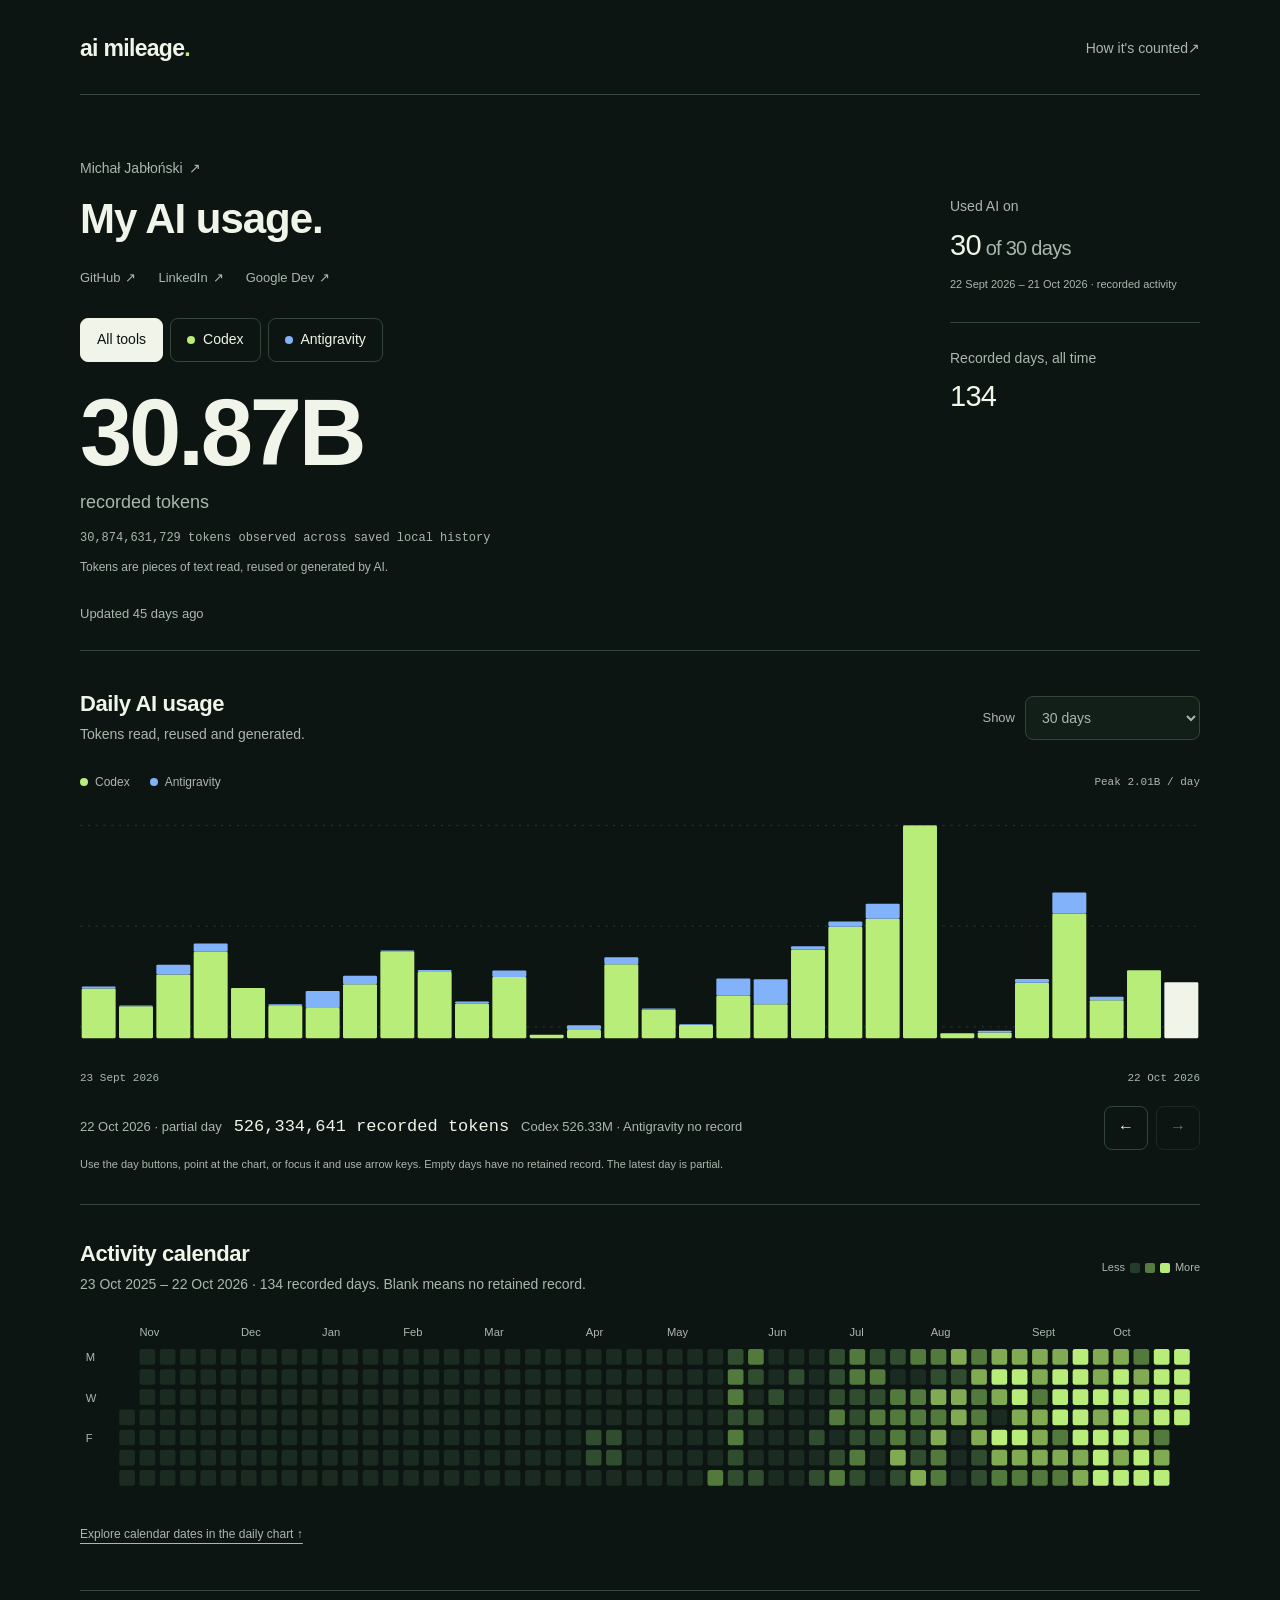
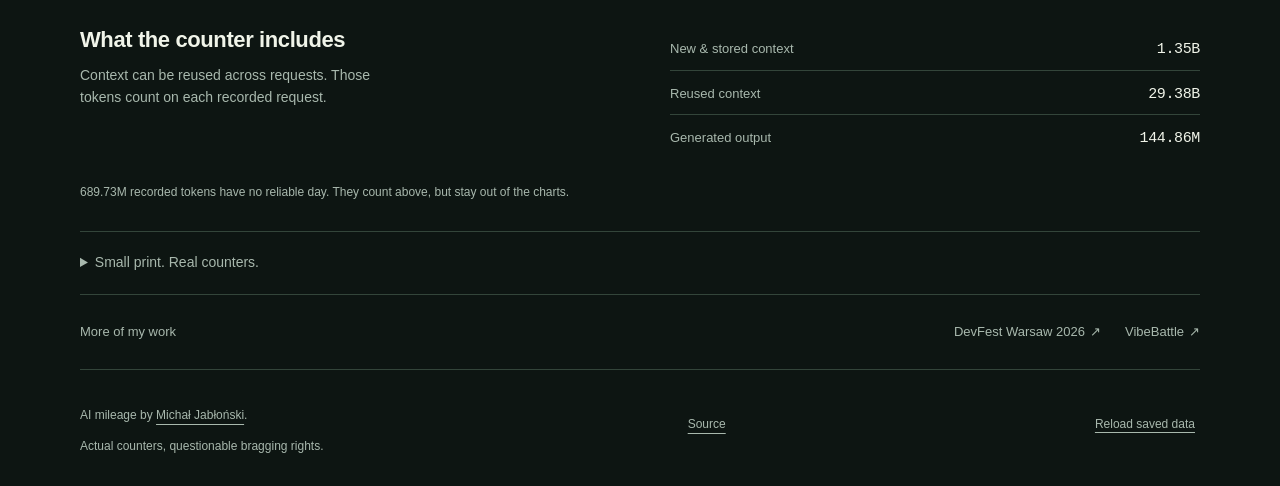
==== web/index.html @ 1a29acd0 "Simplify usage copy and show trustworthy relative freshness" ====
<!doctype html>
<html lang="en">
<head>
  <meta charset="utf-8">
  <meta name="viewport" content="width=device-width,initial-scale=1">
  <meta name="description" content="Michał Jabłoński's AI usage, in numbers. Recorded tokens and daily activity from Codex and Antigravity.">
  <meta name="author" content="Michał Jabłoński">
  <title>Michał Jabłoński's AI usage — AI mileage</title>
  <meta property="og:title" content="Michał Jabłoński's AI usage — AI mileage">
  <meta property="og:description" content="My daily use of Codex and Antigravity, in numbers. Actual counters, questionable bragging rights.">
  <meta property="og:type" content="website">
  <meta property="og:url" content="https://aimilage.michaljablonski.dev/">
  <meta name="twitter:card" content="summary">
  <link rel="canonical" href="https://aimilage.michaljablonski.dev/">
  <link rel="icon" href="favicon.svg" type="image/svg+xml">
  <link rel="stylesheet" href="styles.css?v=b03d5fc6ab0d">
  <script src="app.js?v=f9fb1a90a3d0" defer></script>
</head>
<body>
  <a class="skip" href="#daily">Skip to daily activity</a>
  <main>
    <header class="masthead">
      <a class="wordmark" href="./" aria-label="AI mileage home">ai mileage<span aria-hidden="true">.</span></a>
      <a class="quiet-link" href="#method">How it's counted <span aria-hidden="true">↗</span></a>
    </header>
    <div id="load-state" class="load-state" role="status">Loading saved AI usage…</div>
    <div id="content" hidden>
      <section class="intro" aria-labelledby="page-title">
        <div class="intro-main">
          <a class="owner-name" href="https://michaljablonski.dev/" target="_blank" rel="noopener noreferrer">Michał Jabłoński <span aria-hidden="true">↗</span></a>
          <h1 id="page-title">My AI usage.</h1>
          <nav class="personal-links" aria-label="Michał Jabłoński's portfolio and profiles">
            <a href="https://github.com/Jabolo" rel="noopener noreferrer" target="_blank">GitHub <span aria-hidden="true">↗</span></a>
            <a href="https://www.linkedin.com/in/m-jab/" rel="noopener noreferrer" target="_blank">LinkedIn <span aria-hidden="true">↗</span></a>
            <a href="https://g.dev/michal-jablonski" rel="noopener noreferrer" target="_blank">Google Dev <span aria-hidden="true">↗</span></a>
          </nav>
          <div class="platform-controls" role="group" aria-label="Choose AI tool">
            <button type="button" data-platform="all" aria-pressed="true">All tools</button>
            <button type="button" data-platform="codex" aria-pressed="false"><span class="dot codex" aria-hidden="true"></span>Codex</button>
            <button type="button" data-platform="antigravity" aria-pressed="false"><span class="dot antigravity" aria-hidden="true"></span>Antigravity</button>
          </div>
          <div class="odometer" role="status" aria-live="polite" aria-atomic="true"><span id="main-count">—</span><span class="count-unit">recorded tokens</span></div>
          <p class="exact-count" id="exact-count"></p>
          <p class="token-definition">Tokens are pieces of text read, reused or generated by AI.</p>
        </div>
        <dl class="intro-stats">
          <div><dt>Used AI on</dt><dd><span id="recent-days">—</span><span class="stat-unit"> of 30 days</span></dd><dd class="stat-note" id="recent-window"></dd></div>
          <div><dt>Recorded days, all time</dt><dd id="active-days">—</dd></div>
        </dl>
      </section>
      <p class="freshness-line" id="collected-label"></p>
      <section id="daily" class="daily-section" aria-labelledby="daily-title">
        <div class="section-heading">
          <div><h2 id="daily-title">Daily AI usage</h2><p id="chart-subtitle">Tokens read, reused and generated.</p></div>
          <label class="range-control">Show <select id="range"><option value="30" selected>30 days</option><option value="90">90 days</option><option value="365">365 days</option><option value="all">All recorded days</option></select></label>
        </div>
        <div class="chart-topline"><div class="legend" id="legend"><span><i class="dot codex"></i>Codex</span><span><i class="dot antigravity"></i>Antigravity</span></div><p class="scale-label" id="scale-label"></p></div>
        <div class="daily-chart"><svg id="bars" viewBox="0 0 1000 230" preserveAspectRatio="none" role="group" aria-label="Daily recorded tokens. Focus a day to see exact counts."></svg><p id="chart-empty" hidden>No recorded token volume in this range.</p></div>
        <div class="axis-labels"><span id="range-start"></span><span id="range-end"></span></div>
        <div class="day-explorer"><div class="day-detail" aria-live="polite"><span id="selected-date"></span><strong id="selected-total"></strong><span id="selected-tools"></span></div><div class="day-controls" role="group" aria-label="Explore daily records"><button id="previous-day" type="button" aria-label="Previous day">←</button><button id="next-day" type="button" aria-label="Next day">→</button></div></div>
        <p class="chart-help">Use the day buttons, point at the chart, or focus it and use arrow keys. Empty days have no retained record. The latest day is partial.</p>
      </section>
      <section class="calendar-section" aria-labelledby="calendar-title">
        <div class="section-heading"><div><h2 id="calendar-title">Activity calendar</h2><p id="calendar-subtitle">Every square is a day. Brighter means more recorded use.</p></div><span class="calendar-key">Less <i class="key-low"></i><i class="key-mid"></i><i class="key-high"></i> More</span></div>
        <div class="calendar-scroll" tabindex="0" role="region" aria-label="Activity calendar, scroll horizontally to explore dates"><svg id="calendar" role="img" aria-label="Recorded daily activity calendar"></svg></div>
        <a class="calendar-explore" href="#daily" id="explore-calendar">Explore calendar dates in the daily chart ↑</a>
      </section>
      <section class="composition-section" aria-labelledby="composition-title">
        <div><h2 id="composition-title">What the counter includes</h2><p>Context can be reused across requests. Those tokens count on each recorded request.</p></div>
        <dl class="composition"><div><dt>New &amp; stored context</dt><dd id="new-context"></dd></div><div><dt>Reused context</dt><dd id="reused-context"></dd></div><div><dt>Generated output</dt><dd id="generated-output"></dd></div></dl>
      </section>
      <p class="undated-note" id="undated-note"></p>
      <details id="method">
        <summary>Small print. Real counters.</summary>
        <div class="method-copy"><p>Usage comes from counters saved on my Mac by Codex and Antigravity. Each event is counted once across repeated reads, copied histories and account switches. Reasoning is already included in output.</p><p>Some history and optional counters may be missing, including Antigravity fields. Missing counters are not estimated; conflicting records are held out. These totals are not bills or productivity scores.</p><p>Recent use counts days with a dated record in the 30 complete days before the selected tools' latest saved read. Missing records do not prove no use. Freshness uses successful source reads, not the export time; the combined view uses the oldest selected read.</p><p id="first-date"></p><div id="provider-status"></div><p class="export-date" id="export-date"></p></div>
      </details>
      <nav class="project-links" aria-label="More work by Michał Jabłoński"><span>More of my work</span><a href="https://warsaw.devfest.pl/" rel="noopener noreferrer" target="_blank">DevFest Warsaw 2026 <span aria-hidden="true">↗</span></a><a href="https://gdg-codaro-hackathon.michaljablonski.dev/" rel="noopener noreferrer" target="_blank">VibeBattle <span aria-hidden="true">↗</span></a></nav>
      <footer><span>AI mileage by <a href="https://michaljablonski.dev/" target="_blank" rel="noopener noreferrer">Michał Jabłoński</a>.<br>Actual counters, questionable bragging rights.</span><a href="https://github.com/Jabolo/tokenometer" rel="noopener noreferrer" target="_blank">Source</a><button id="reload" type="button">Reload saved data</button></footer>
    </div>
  </main>
</body>
</html>
---- web/styles.css ----
:root{color-scheme:dark;--bg:#0d1512;--surface:#121e18;--text:#f0f4e9;--muted:#a8b8ad;--line:#33453a;--codex:#b7ed78;--ag:#82b2fa;--warn:#e6bd79;--mono:ui-monospace,SFMono-Regular,Menlo,Consolas,monospace}
*{box-sizing:border-box}body{margin:0;background:var(--bg);color:var(--text);font-family:-apple-system,BlinkMacSystemFont,"Segoe UI",sans-serif;font-size:16px;line-height:1.55}main{max-width:1200px;margin:auto;padding:0 40px 30px}a{color:inherit;text-underline-offset:5px}button,select{font:inherit;color:inherit}button,select,summary,a{touch-action:manipulation}button,select{min-height:44px}button{cursor:pointer}button:disabled{opacity:.6;cursor:wait}button:focus-visible,select:focus-visible,summary:focus-visible,a:focus-visible,[tabindex]:focus-visible{outline:2px solid var(--codex);outline-offset:5px}h1,h2,p,dl{margin:0}h1{font-size:clamp(28px,3.3vw,42px);line-height:1.15;font-weight:580;letter-spacing:-.025em;text-wrap:balance}h2{font-size:22px;letter-spacing:-.018em;font-weight:570;line-height:1.3}p{color:var(--muted)}.masthead{display:flex;align-items:center;justify-content:space-between;padding:27px 0 23px;border-bottom:1px solid var(--line)}.wordmark{font-size:23px;font-weight:650;letter-spacing:-.03em;text-decoration:none}.wordmark>span{color:var(--codex)}.quiet-link{font-size:14px;color:var(--muted);text-decoration:none}.quiet-link:hover{color:var(--text)}.skip{position:absolute;left:20px;top:-80px;background:var(--text);color:var(--bg);padding:12px;z-index:5}.skip:focus{top:12px}.load-state{margin:80px 0;padding:24px 0;max-width:65ch}.load-state.error{color:var(--warn)}.intro{display:grid;grid-template-columns:1fr 250px;gap:48px;padding:52px 0 28px}.platform-controls{display:flex;gap:7px;flex-wrap:wrap;margin:28px 0 18px}.platform-controls button{background:transparent;border:1px solid var(--line);border-radius:8px;padding:7px 16px;font-size:14px;display:inline-flex;gap:8px;align-items:center}.platform-controls button:hover{background:var(--surface)}.platform-controls button[aria-pressed=true]{color:var(--bg);border-color:var(--text);background:var(--text)}.platform-controls button[aria-pressed=true] .dot{background:var(--bg)}.dot{display:inline-block;width:8px;height:8px;border-radius:50%;flex:none}.codex{background:var(--codex)}.antigravity{background:var(--ag)}.odometer{display:flex;flex-direction:column;gap:3px}.odometer>span:first-child{font-size:clamp(56px,8.3vw,94px);font-weight:570;letter-spacing:-.035em;line-height:1.12;font-variant-numeric:tabular-nums}.count-unit{font-size:18px;color:var(--muted)}.exact-count{font:12px/1.7 var(--mono);margin-top:12px;color:var(--muted)}.intro-stats{padding-top:49px}.intro-stats>div+div{margin-top:29px;padding-top:25px;border-top:1px solid var(--line)}dt{color:var(--muted);font-size:14px}dd{margin:5px 0 0;font-size:29px;font-weight:500;letter-spacing:-.025em;font-variant-numeric:tabular-nums}.freshness-line{display:flex;gap:9px;align-items:center;flex-wrap:wrap;color:var(--muted);font-size:13px;padding-bottom:25px;border-bottom:1px solid var(--line)}.daily-section{padding:39px 0 31px}.section-heading{display:flex;justify-content:space-between;align-items:center;gap:20px}.section-heading p{font-size:14px;margin-top:6px}.range-control{font-size:13px;color:var(--muted);display:flex;align-items:center;gap:10px;white-space:nowrap}select{border:1px solid var(--line);background:var(--surface);border-radius:8px;padding:7px 32px 7px 12px;font-size:14px}.chart-topline{display:flex;justify-content:space-between;align-items:center;margin:27px 0 12px;gap:15px}.legend{display:flex;gap:20px;flex-wrap:wrap;color:var(--muted);font-size:12px}.legend>span{display:flex;align-items:center;gap:7px}.scale-label{font:11px/1.5 var(--mono);text-align:right}.daily-chart{position:relative;min-height:150px}#bars{display:block;width:100%;height:auto;overflow:visible}.gridline{stroke:var(--line);stroke-width:.6;stroke-dasharray:2 5}.bar-codex{fill:var(--codex)}.bar-antigravity{fill:var(--ag)}.hit{fill:transparent;pointer-events:all}.day-bar{cursor:pointer}.day-bar:hover rect:not(.hit),.day-bar.is-selected rect:not(.hit){fill:var(--text)}.day-bar:focus{outline:none}.day-bar:focus-visible .hit{stroke:var(--text);stroke-width:1}.axis-labels{display:flex;justify-content:space-between;font:11px/1.7 var(--mono);color:var(--muted);margin-top:8px}.day-detail{margin-top:22px;min-height:28px;display:flex;align-items:baseline;gap:12px;flex-wrap:wrap;font-size:13px}.day-detail strong{font:500 17px/1.5 var(--mono);color:var(--text)}#selected-date,#selected-tools{color:var(--muted)}.chart-help{font-size:11px;margin-top:6px}.calendar-section{border-top:1px solid var(--line);padding:35px 0 34px}.calendar-key{color:var(--muted);display:flex;align-items:center;gap:5px;font-size:11px;white-space:nowrap}.calendar-key i{width:10px;height:10px;border-radius:2px}.key-low{background:#233c2a}.key-mid{background:#567b3e}.key-high{background:var(--codex)}.calendar-scroll{margin-top:25px;overflow-x:auto;padding-bottom:8px}#calendar{display:block;width:100%;min-width:660px;height:auto}.cell-0{fill:#1b2b22}.cell-1{fill:#304e2f}.cell-2{fill:#527a3d}.cell-3{fill:#80ab52}.cell-4{fill:var(--codex)}.calendar-label{font:10px -apple-system,BlinkMacSystemFont,"Segoe UI",sans-serif;fill:var(--muted)}.composition-section{display:grid;grid-template-columns:1fr 1fr;gap:60px;border-top:1px solid var(--line);padding:35px 0 20px}.composition-section p{font-size:14px;max-width:43ch;margin-top:10px}.composition>div{display:flex;justify-content:space-between;align-items:baseline;gap:12px;padding:8px 0;border-bottom:1px solid var(--line)}.composition>div:last-child{border-bottom:0}.composition dd{font:15px/1.5 var(--mono);white-space:nowrap}.composition dt{font-size:13px}.undated-note{font-size:12px;max-width:75ch;padding:4px 0 30px}details{border-top:1px solid var(--line);border-bottom:1px solid var(--line)}summary{cursor:pointer;color:var(--muted);font-size:14px;padding:20px 0;min-height:60px}summary:hover{color:var(--text)}.method-copy{max-width:75ch;font-size:14px;padding:0 0 28px}.method-copy p+p{margin-top:13px}#provider-status{margin:20px 0 0;display:grid;gap:8px}#provider-status p{font-size:12px}.export-date{font-size:12px;margin-top:17px}footer{display:flex;justify-content:space-between;gap:20px;align-items:center;padding:23px 0 0;color:var(--muted);font-size:12px}footer button{border:0;background:transparent;color:var(--muted);font-size:12px;padding:0 5px;text-decoration:underline;text-underline-offset:4px}footer button:hover{color:var(--text)}[hidden]{display:none!important}.number-change{animation:number-in .28s cubic-bezier(.16,1,.3,1)}@keyframes number-in{from{filter:blur(1.5px)}to{filter:blur(0)}}@media(max-width:760px){main{padding:0 22px 25px}.masthead{padding:20px 0}.wordmark{font-size:21px}.quiet-link{font-size:12px}.intro{grid-template-columns:1fr;gap:25px;padding-top:36px}.intro-stats{display:flex;gap:30px;padding:0}.intro-stats>div{flex:1}.intro-stats>div+div{margin:0;padding:0;border:0}dd{font-size:25px}.section-heading{align-items:flex-start}.range-control{gap:6px;font-size:0}.range-control select{font-size:12px;max-width:140px}.section-heading h2{font-size:20px}.section-heading p{font-size:12px}.daily-section{padding-top:30px}.calendar-section .section-heading{flex-direction:column;gap:14px}.day-detail{gap:6px 10px}.composition-section{grid-template-columns:1fr;gap:18px;padding-top:30px}.composition-section p{max-width:60ch}.composition dd{font-size:14px}.composition dt{font-size:12px}.composition-section h2{font-size:20px}.freshness-line{font-size:11px}.exact-count{font-size:10px}.calendar-scroll{margin-top:15px}footer{align-items:flex-start;gap:15px}footer>span{max-width:32ch}footer button{flex:none}.day-detail strong{font-size:15px}}@media(prefers-reduced-motion:reduce){*,*::before,*::after{animation:none!important;scroll-behavior:auto!important}}

@media(max-width:760px){#bars{height:170px}.daily-chart{min-height:170px}}

@media(max-width:760px){footer{flex-wrap:wrap}footer>span{flex-basis:100%;max-width:none}}
.stat-unit{font-size:20px;color:var(--muted)}.stat-note{font-size:11px;line-height:1.65;letter-spacing:0;color:var(--muted);font-weight:400;margin-top:7px}.day-explorer{display:flex;align-items:center;justify-content:space-between;gap:16px;margin-top:18px}.day-explorer .day-detail{margin-top:0}.day-controls{display:flex;gap:8px;flex:none}.day-controls button{min-width:44px;min-height:44px;border:1px solid var(--line);border-radius:8px;background:transparent}.day-controls button:hover:not(:disabled){background:var(--surface)}.day-controls button:disabled{cursor:default;opacity:.4}
.cell-zero{fill:var(--surface);stroke:var(--muted);stroke-width:1}
.token-definition{font-size:12px;margin-top:9px;max-width:55ch}.quiet-link,footer>a,.calendar-explore{display:inline-flex;align-items:center;min-height:44px}.calendar-explore{font-size:12px;color:var(--muted);margin-top:4px}
.personal-links{display:flex;flex-wrap:wrap;gap:0 22px;margin-top:13px;font-size:13px;color:var(--muted)}.personal-links a,.project-links a{display:inline-flex;align-items:center;gap:5px;min-height:44px;text-decoration:none}.personal-links a:hover,.project-links a:hover{color:var(--text);text-decoration:underline}.intro-main .personal-links+.platform-controls{margin-top:18px}.project-links{display:flex;flex-wrap:wrap;align-items:center;gap:0 24px;padding:15px 0;border-bottom:1px solid var(--line);font-size:13px;color:var(--muted)}.project-links>span{margin-right:auto}footer>span>a{display:inline-flex;align-items:center;min-height:44px} @media(max-width:760px){.personal-links{gap:0 19px}.project-links{gap:0 20px}.project-links>span{flex-basis:100%;padding:5px 0}}

.owner-name{display:inline-flex;align-items:center;gap:6px;min-height:44px;margin-bottom:4px;font-size:14px;color:var(--muted);text-decoration:none}.owner-name:hover{color:var(--text);text-decoration:underline}
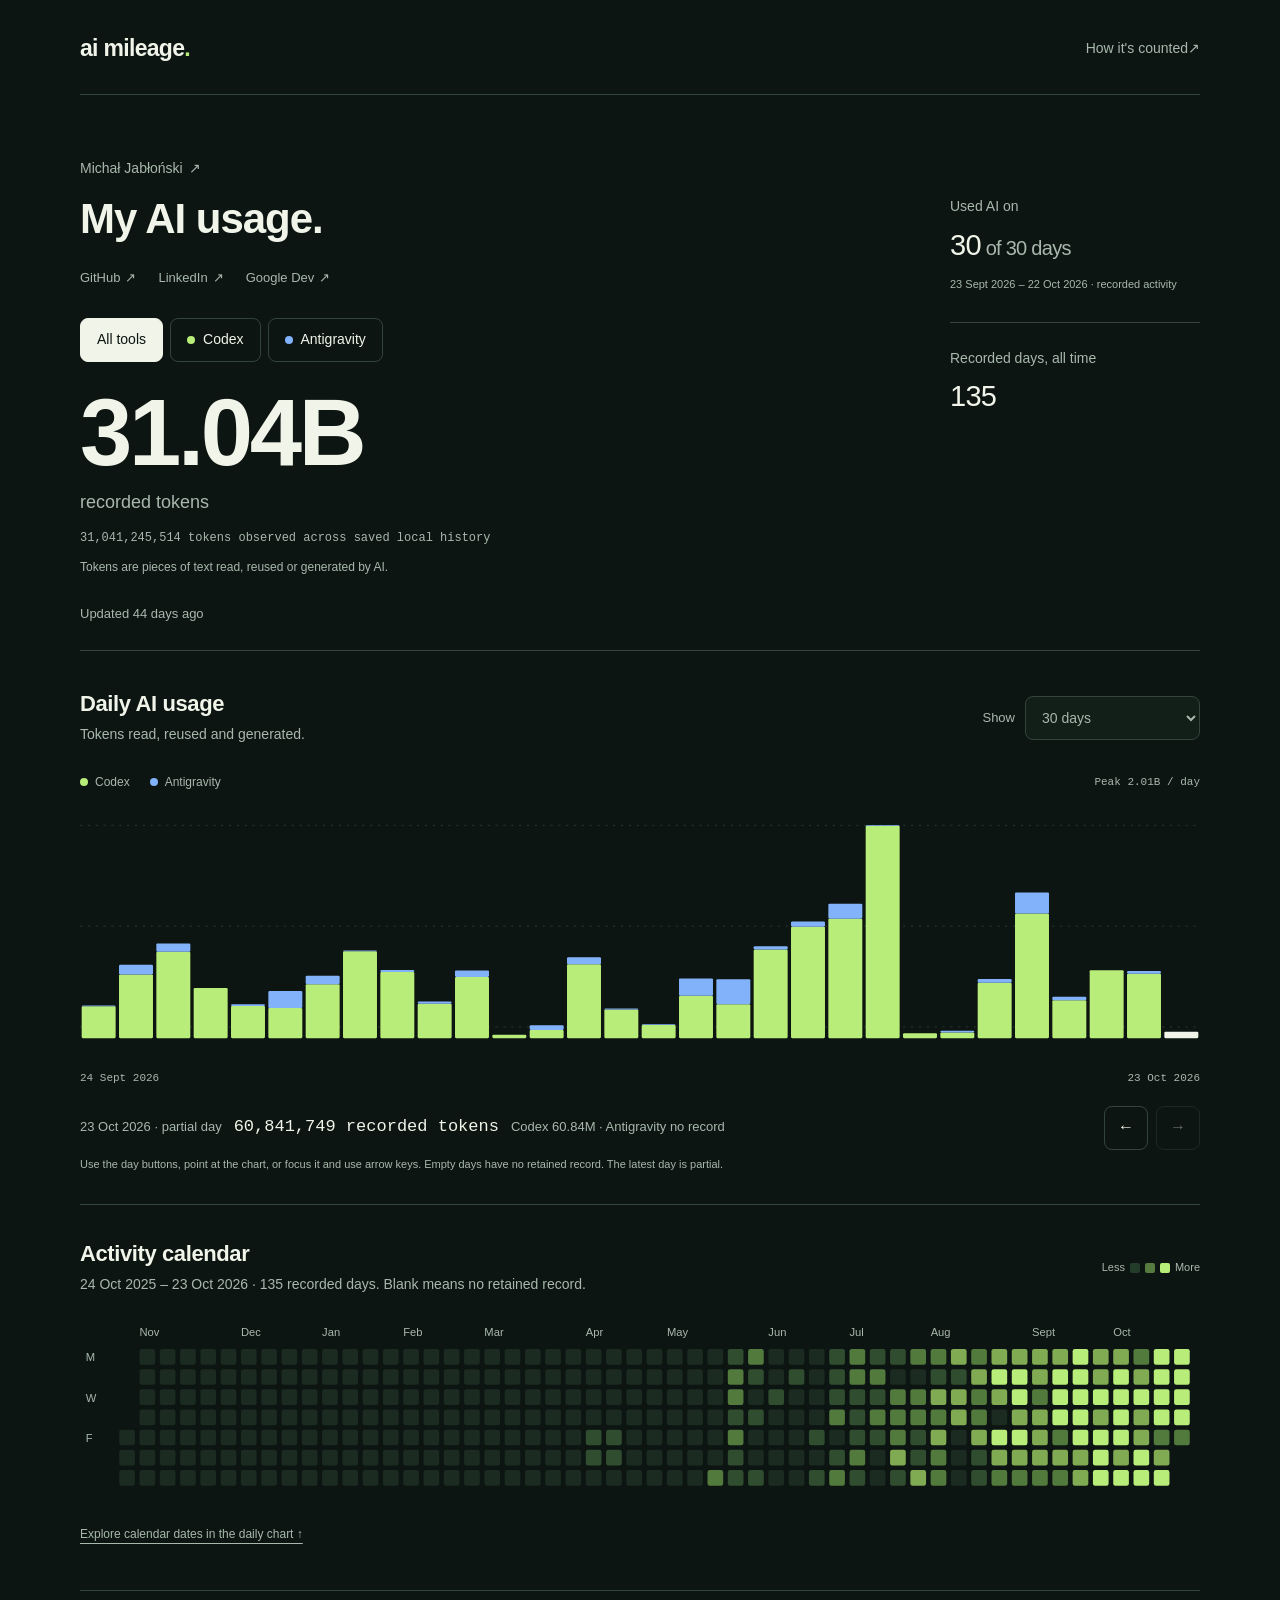
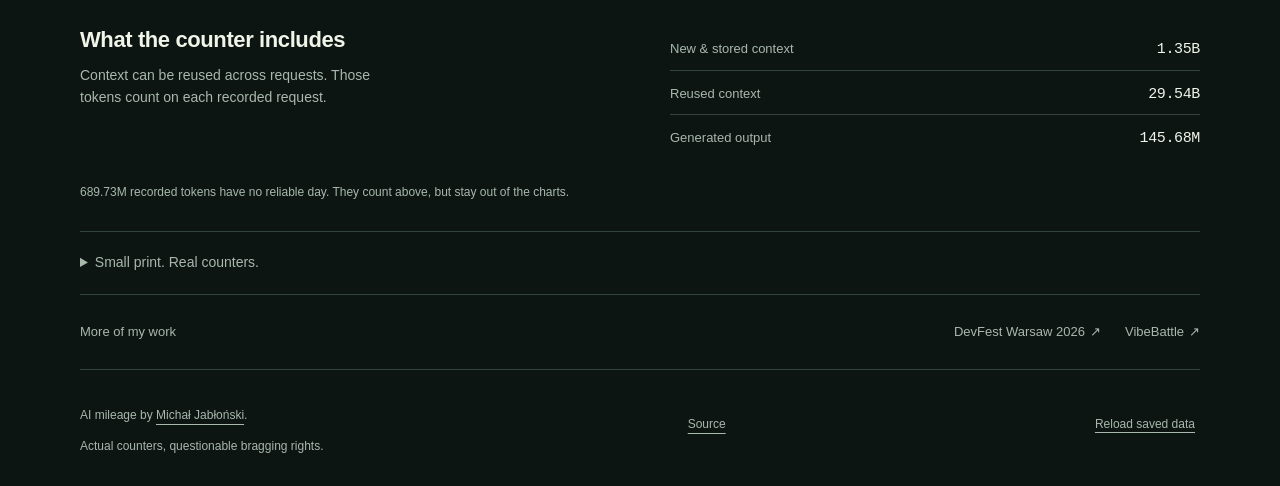
==== commit 7a6a5994: "Collect and display recorded agent sessions in daily refresh" ====
--- a/web/index.html
+++ b/web/index.html
@@ -13,8 +13,8 @@
   <meta name="twitter:card" content="summary">
   <link rel="canonical" href="https://aimilage.michaljablonski.dev/">
   <link rel="icon" href="favicon.svg" type="image/svg+xml">
-  <link rel="stylesheet" href="styles.css?v=b03d5fc6ab0d">
-  <script src="app.js?v=f9fb1a90a3d0" defer></script>
+  <link rel="stylesheet" href="styles.css?v=96a6dabcdb13">
+  <script src="app.js?v=6bf8194ee59b" defer></script>
 </head>
 <body>
   <a class="skip" href="#daily">Skip to daily activity</a>
@@ -49,6 +49,12 @@
         </dl>
       </section>
       <p class="freshness-line" id="collected-label"></p>
+      <section id="agent-stats" class="agent-section" aria-label="Saved agent activity" hidden>
+        <dl class="agent-stat-grid">
+          <div class="agent-stat" id="codex-agent-stat" data-agent="codex"><dt>Codex subagent sessions</dt><dd id="codex-agent-count">—</dd><dd class="agent-meta" id="codex-agent-meta"></dd></div>
+          <div class="agent-stat" id="antigravity-agent-stat" data-agent="antigravity"><dt>Antigravity child conversations</dt><dd id="antigravity-agent-count">—</dd><dd class="agent-meta" id="antigravity-agent-meta"></dd></div>
+        </dl>
+      </section>
       <section id="daily" class="daily-section" aria-labelledby="daily-title">
         <div class="section-heading">
           <div><h2 id="daily-title">Daily AI usage</h2><p id="chart-subtitle">Tokens read, reused and generated.</p></div>
@@ -72,7 +78,7 @@
       <p class="undated-note" id="undated-note"></p>
       <details id="method">
         <summary>Small print. Real counters.</summary>
-        <div class="method-copy"><p>Usage comes from counters saved on my Mac by Codex and Antigravity. Each event is counted once across repeated reads, copied histories and account switches. Reasoning is already included in output.</p><p>Some history and optional counters may be missing, including Antigravity fields. Missing counters are not estimated; conflicting records are held out. These totals are not bills or productivity scores.</p><p>Recent use counts days with a dated record in the 30 complete days before the selected tools' latest saved read. Missing records do not prove no use. Freshness uses successful source reads, not the export time; the combined view uses the oldest selected read.</p><p id="first-date"></p><div id="provider-status"></div><p class="export-date" id="export-date"></p></div>
+        <div class="method-copy"><p>Usage comes from counters saved on my Mac by Codex and Antigravity. Each event is counted once across repeated reads, copied histories and account switches. Reasoning is already included in output.</p><p>Some history and optional counters may be missing, including Antigravity fields. Missing counters are not estimated; conflicting records are held out. These totals are not bills or productivity scores.</p><p>Agent figures cover saved local history across projects, regardless of the chart's date range. Codex counts saved subagent sessions, not completed tasks. Antigravity counts child conversations linked to parents as of the displayed read; those links do not verify subagent launches. Repeated reads and account copies count once. Agent counts refresh daily.</p><p>Recent use counts days with a dated record in the 30 complete days before the selected tools' latest saved read. Missing records do not prove no use. Freshness uses successful source reads, not the export time; the combined view uses the oldest selected read.</p><p id="first-date"></p><div id="provider-status"></div><p class="export-date" id="export-date"></p></div>
       </details>
       <nav class="project-links" aria-label="More work by Michał Jabłoński"><span>More of my work</span><a href="https://warsaw.devfest.pl/" rel="noopener noreferrer" target="_blank">DevFest Warsaw 2026 <span aria-hidden="true">↗</span></a><a href="https://gdg-codaro-hackathon.michaljablonski.dev/" rel="noopener noreferrer" target="_blank">VibeBattle <span aria-hidden="true">↗</span></a></nav>
       <footer><span>AI mileage by <a href="https://michaljablonski.dev/" target="_blank" rel="noopener noreferrer">Michał Jabłoński</a>.<br>Actual counters, questionable bragging rights.</span><a href="https://github.com/Jabolo/tokenometer" rel="noopener noreferrer" target="_blank">Source</a><button id="reload" type="button">Reload saved data</button></footer>
--- a/web/styles.css
+++ b/web/styles.css
@@ -10,3 +10,6 @@
 .personal-links{display:flex;flex-wrap:wrap;gap:0 22px;margin-top:13px;font-size:13px;color:var(--muted)}.personal-links a,.project-links a{display:inline-flex;align-items:center;gap:5px;min-height:44px;text-decoration:none}.personal-links a:hover,.project-links a:hover{color:var(--text);text-decoration:underline}.intro-main .personal-links+.platform-controls{margin-top:18px}.project-links{display:flex;flex-wrap:wrap;align-items:center;gap:0 24px;padding:15px 0;border-bottom:1px solid var(--line);font-size:13px;color:var(--muted)}.project-links>span{margin-right:auto}footer>span>a{display:inline-flex;align-items:center;min-height:44px} @media(max-width:760px){.personal-links{gap:0 19px}.project-links{gap:0 20px}.project-links>span{flex-basis:100%;padding:5px 0}}
 
 .owner-name{display:inline-flex;align-items:center;gap:6px;min-height:44px;margin-bottom:4px;font-size:14px;color:var(--muted);text-decoration:none}.owner-name:hover{color:var(--text);text-decoration:underline}
+
+.agent-stat-grid{display:grid;grid-template-columns:repeat(2,minmax(0,1fr));gap:30px;padding:17px 0 22px;border-bottom:1px solid var(--line)}.agent-stat{min-width:0}.agent-stat dt{font-size:12px}.agent-stat>dd:not(.agent-meta){margin-top:2px;font-size:clamp(25px,3.3vw,34px);font-weight:540;line-height:1.25;font-variant-numeric:tabular-nums}.agent-stat[data-agent=codex] dd:not(.agent-meta){color:var(--codex)}.agent-stat[data-agent=antigravity] dd:not(.agent-meta){color:var(--ag)}.agent-meta{font-size:11px;line-height:1.55;font-weight:400;letter-spacing:0;margin:4px 0 0;color:var(--muted)}
+@media(max-width:760px){.agent-stat-grid{grid-template-columns:1fr;gap:13px;padding:15px 0 19px}.agent-stat+.agent-stat{padding-top:13px;border-top:1px solid var(--line)}}
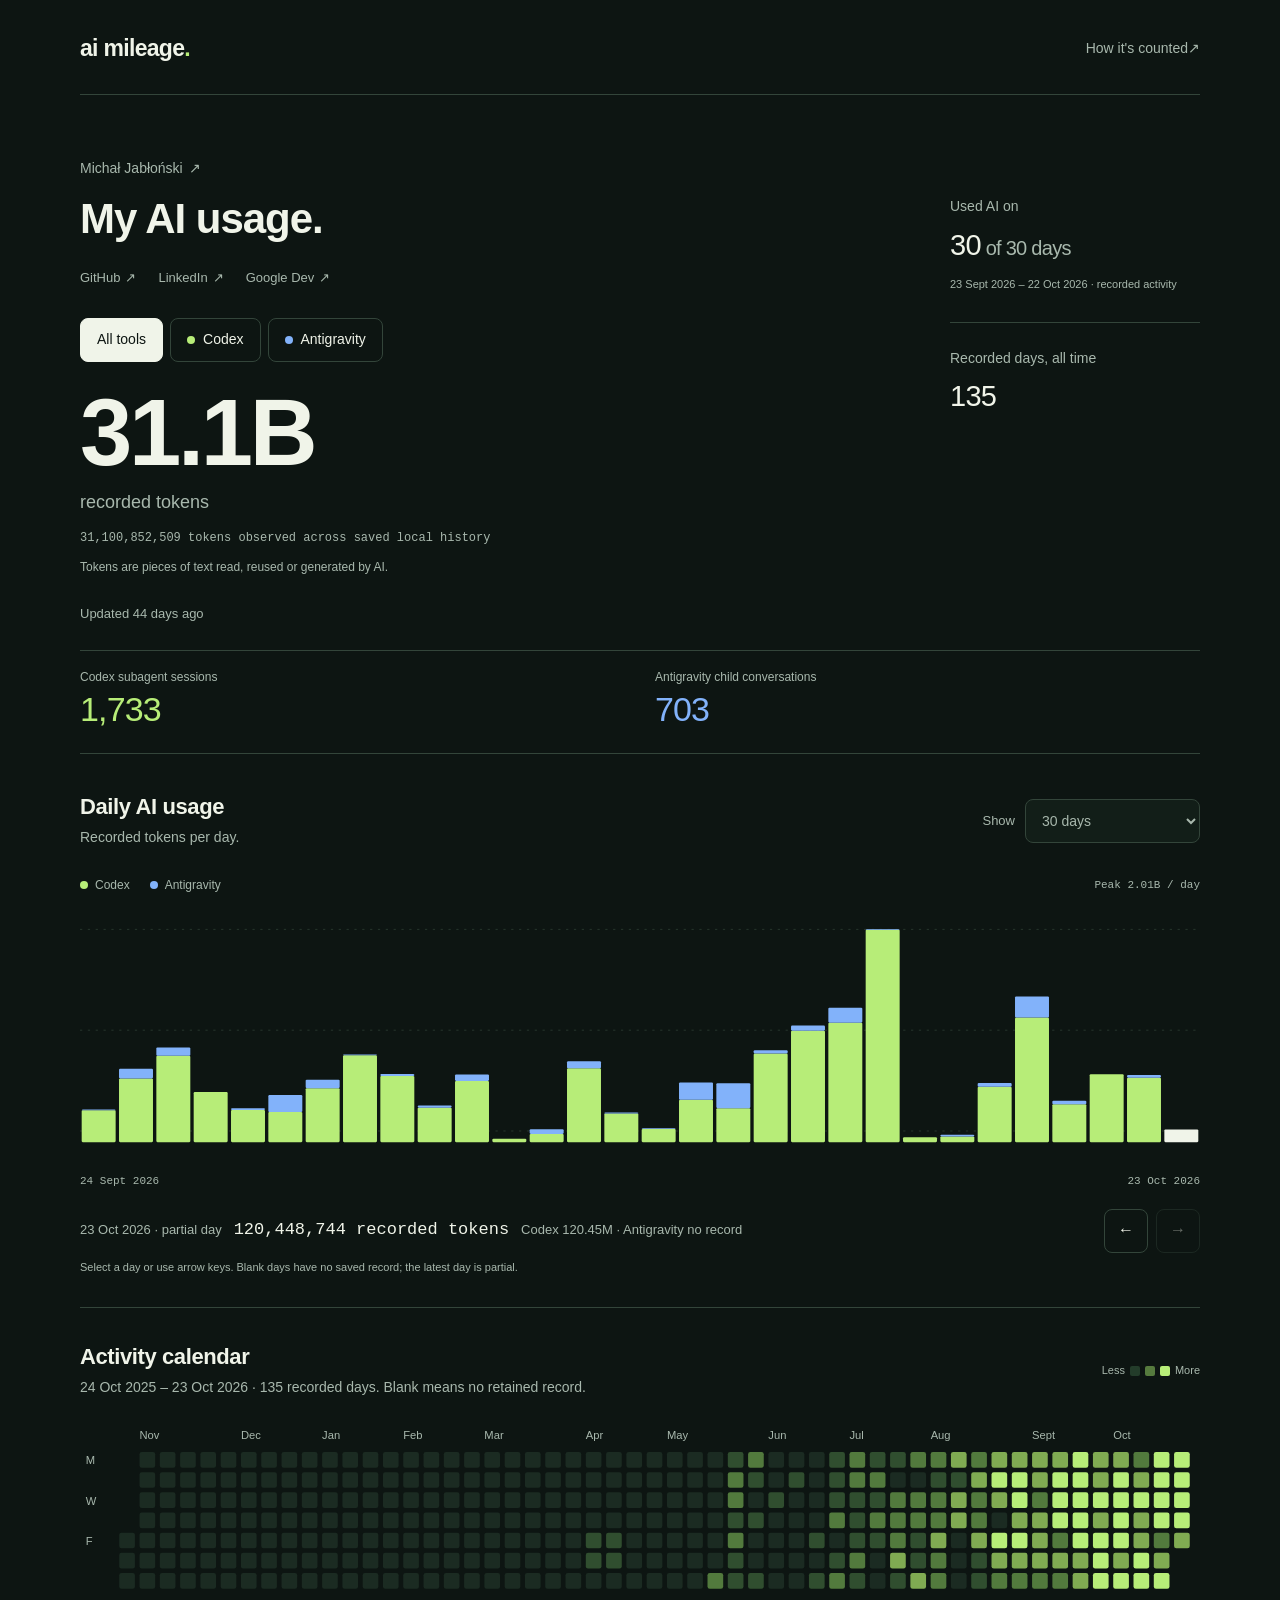
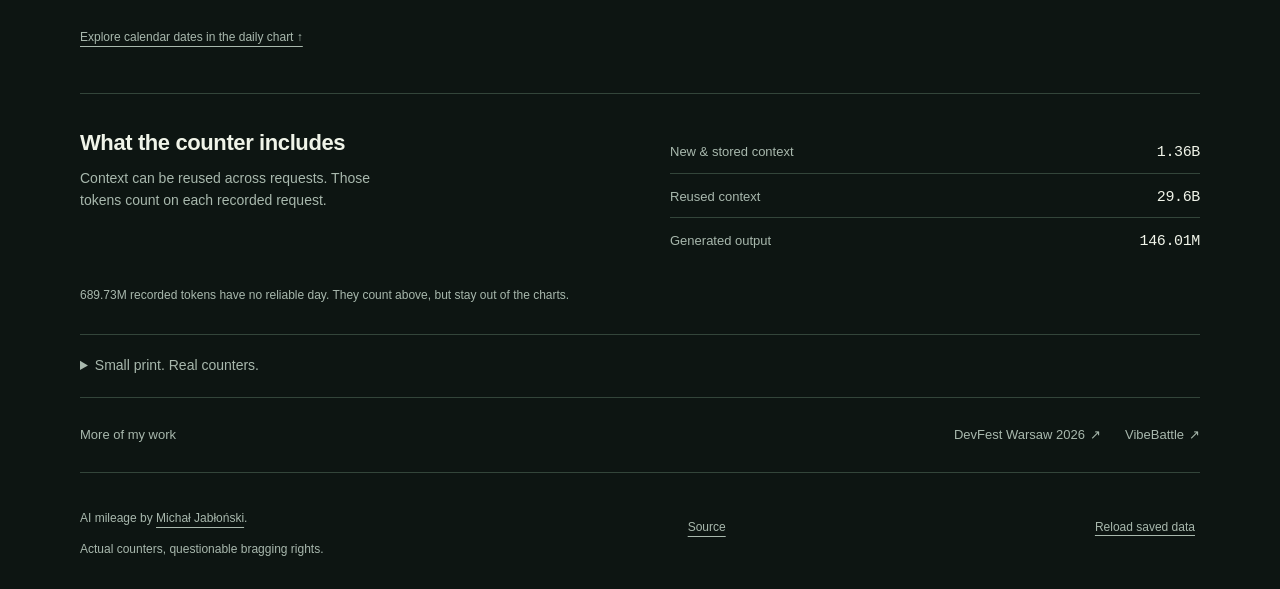
==== commit 9cf08aee: "Simplify agent stats and move routine timestamps to details" ====
--- a/web/index.html
+++ b/web/index.html
@@ -14,7 +14,7 @@
   <link rel="canonical" href="https://aimilage.michaljablonski.dev/">
   <link rel="icon" href="favicon.svg" type="image/svg+xml">
   <link rel="stylesheet" href="styles.css?v=96a6dabcdb13">
-  <script src="app.js?v=6bf8194ee59b" defer></script>
+  <script src="app.js?v=342315322a7b" defer></script>
 </head>
 <body>
   <a class="skip" href="#daily">Skip to daily activity</a>
@@ -57,14 +57,14 @@
       </section>
       <section id="daily" class="daily-section" aria-labelledby="daily-title">
         <div class="section-heading">
-          <div><h2 id="daily-title">Daily AI usage</h2><p id="chart-subtitle">Tokens read, reused and generated.</p></div>
+          <div><h2 id="daily-title">Daily AI usage</h2><p id="chart-subtitle">Recorded tokens per day.</p></div>
           <label class="range-control">Show <select id="range"><option value="30" selected>30 days</option><option value="90">90 days</option><option value="365">365 days</option><option value="all">All recorded days</option></select></label>
         </div>
         <div class="chart-topline"><div class="legend" id="legend"><span><i class="dot codex"></i>Codex</span><span><i class="dot antigravity"></i>Antigravity</span></div><p class="scale-label" id="scale-label"></p></div>
         <div class="daily-chart"><svg id="bars" viewBox="0 0 1000 230" preserveAspectRatio="none" role="group" aria-label="Daily recorded tokens. Focus a day to see exact counts."></svg><p id="chart-empty" hidden>No recorded token volume in this range.</p></div>
         <div class="axis-labels"><span id="range-start"></span><span id="range-end"></span></div>
         <div class="day-explorer"><div class="day-detail" aria-live="polite"><span id="selected-date"></span><strong id="selected-total"></strong><span id="selected-tools"></span></div><div class="day-controls" role="group" aria-label="Explore daily records"><button id="previous-day" type="button" aria-label="Previous day">←</button><button id="next-day" type="button" aria-label="Next day">→</button></div></div>
-        <p class="chart-help">Use the day buttons, point at the chart, or focus it and use arrow keys. Empty days have no retained record. The latest day is partial.</p>
+        <p class="chart-help">Select a day or use arrow keys. Blank days have no saved record; the latest day is partial.</p>
       </section>
       <section class="calendar-section" aria-labelledby="calendar-title">
         <div class="section-heading"><div><h2 id="calendar-title">Activity calendar</h2><p id="calendar-subtitle">Every square is a day. Brighter means more recorded use.</p></div><span class="calendar-key">Less <i class="key-low"></i><i class="key-mid"></i><i class="key-high"></i> More</span></div>
@@ -78,7 +78,7 @@
       <p class="undated-note" id="undated-note"></p>
       <details id="method">
         <summary>Small print. Real counters.</summary>
-        <div class="method-copy"><p>Usage comes from counters saved on my Mac by Codex and Antigravity. Each event is counted once across repeated reads, copied histories and account switches. Reasoning is already included in output.</p><p>Some history and optional counters may be missing, including Antigravity fields. Missing counters are not estimated; conflicting records are held out. These totals are not bills or productivity scores.</p><p>Agent figures cover saved local history across projects, regardless of the chart's date range. Codex counts saved subagent sessions, not completed tasks. Antigravity counts child conversations linked to parents as of the displayed read; those links do not verify subagent launches. Repeated reads and account copies count once. Agent counts refresh daily.</p><p>Recent use counts days with a dated record in the 30 complete days before the selected tools' latest saved read. Missing records do not prove no use. Freshness uses successful source reads, not the export time; the combined view uses the oldest selected read.</p><p id="first-date"></p><div id="provider-status"></div><p class="export-date" id="export-date"></p></div>
+        <div class="method-copy"><p>Usage comes from counters saved on my Mac by Codex and Antigravity. Each event is counted once across repeated reads, copied histories and account switches. Reasoning is already included in output.</p><p>Some history and optional counters may be missing, including Antigravity fields. Missing counters are not estimated; conflicting records are held out. These totals are not bills or productivity scores.</p><p>Agent figures cover saved local history across projects, regardless of the chart's date range. Codex counts saved subagent sessions, not completed tasks. Antigravity counts child conversations linked to parents as of the displayed read; those links do not verify subagent launches. Repeated reads and account copies count once. Agent counts refresh daily.</p><p>Recent use counts days with a dated record in the 30 complete days before the selected tools' latest saved read. Missing records do not prove no use. Freshness uses successful source reads, not the export time; the combined view uses the oldest selected read.</p><p id="first-date"></p><div id="provider-status"></div><div id="agent-details" hidden><p id="codex-agent-detail"></p><p id="antigravity-agent-detail"></p></div><p class="export-date" id="export-date"></p></div>
       </details>
       <nav class="project-links" aria-label="More work by Michał Jabłoński"><span>More of my work</span><a href="https://warsaw.devfest.pl/" rel="noopener noreferrer" target="_blank">DevFest Warsaw 2026 <span aria-hidden="true">↗</span></a><a href="https://gdg-codaro-hackathon.michaljablonski.dev/" rel="noopener noreferrer" target="_blank">VibeBattle <span aria-hidden="true">↗</span></a></nav>
       <footer><span>AI mileage by <a href="https://michaljablonski.dev/" target="_blank" rel="noopener noreferrer">Michał Jabłoński</a>.<br>Actual counters, questionable bragging rights.</span><a href="https://github.com/Jabolo/tokenometer" rel="noopener noreferrer" target="_blank">Source</a><button id="reload" type="button">Reload saved data</button></footer>
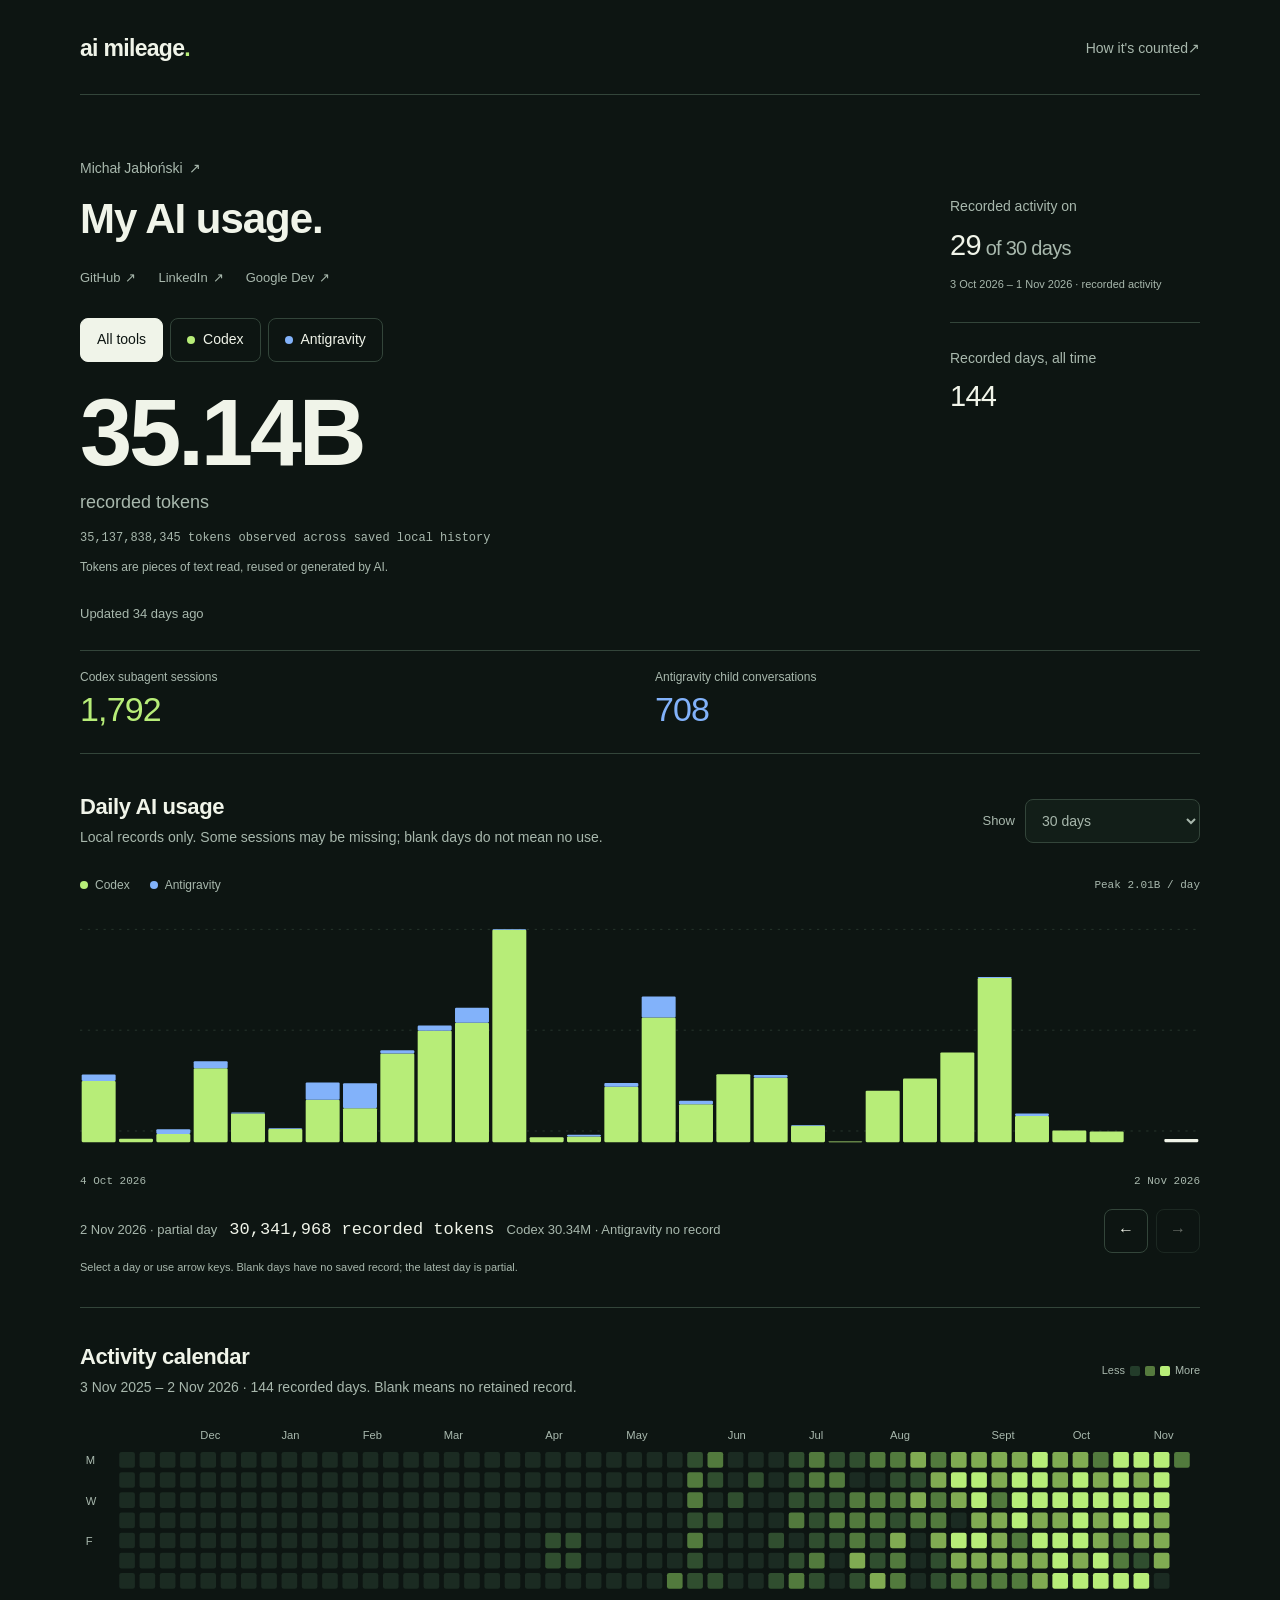
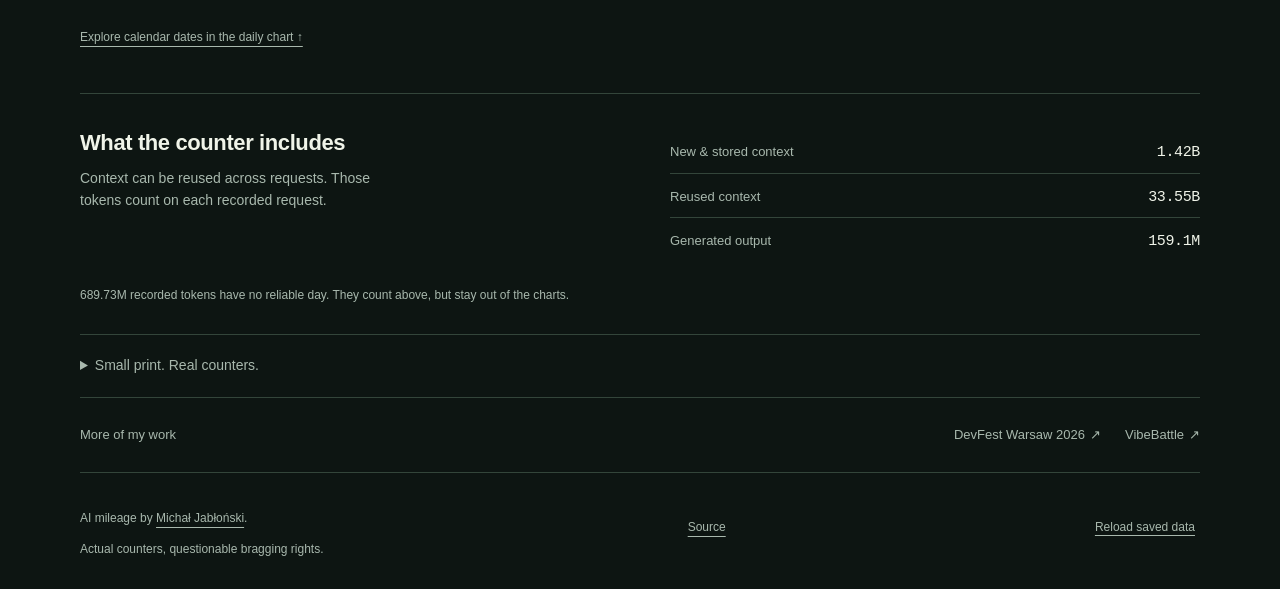
==== commit 3957392e: "Clarify missing local activity records" ====
--- a/web/index.html
+++ b/web/index.html
@@ -44,7 +44,7 @@
           <p class="token-definition">Tokens are pieces of text read, reused or generated by AI.</p>
         </div>
         <dl class="intro-stats">
-          <div><dt>Used AI on</dt><dd><span id="recent-days">—</span><span class="stat-unit"> of 30 days</span></dd><dd class="stat-note" id="recent-window"></dd></div>
+          <div><dt>Recorded activity on</dt><dd><span id="recent-days">—</span><span class="stat-unit"> of 30 days</span></dd><dd class="stat-note" id="recent-window"></dd></div>
           <div><dt>Recorded days, all time</dt><dd id="active-days">—</dd></div>
         </dl>
       </section>
@@ -57,7 +57,7 @@
       </section>
       <section id="daily" class="daily-section" aria-labelledby="daily-title">
         <div class="section-heading">
-          <div><h2 id="daily-title">Daily AI usage</h2><p id="chart-subtitle">Recorded tokens per day.</p></div>
+          <div><h2 id="daily-title">Daily AI usage</h2><p id="chart-subtitle">Local records only. Some sessions may be missing; blank days do not mean no use.</p></div>
           <label class="range-control">Show <select id="range"><option value="30" selected>30 days</option><option value="90">90 days</option><option value="365">365 days</option><option value="all">All recorded days</option></select></label>
         </div>
         <div class="chart-topline"><div class="legend" id="legend"><span><i class="dot codex"></i>Codex</span><span><i class="dot antigravity"></i>Antigravity</span></div><p class="scale-label" id="scale-label"></p></div>
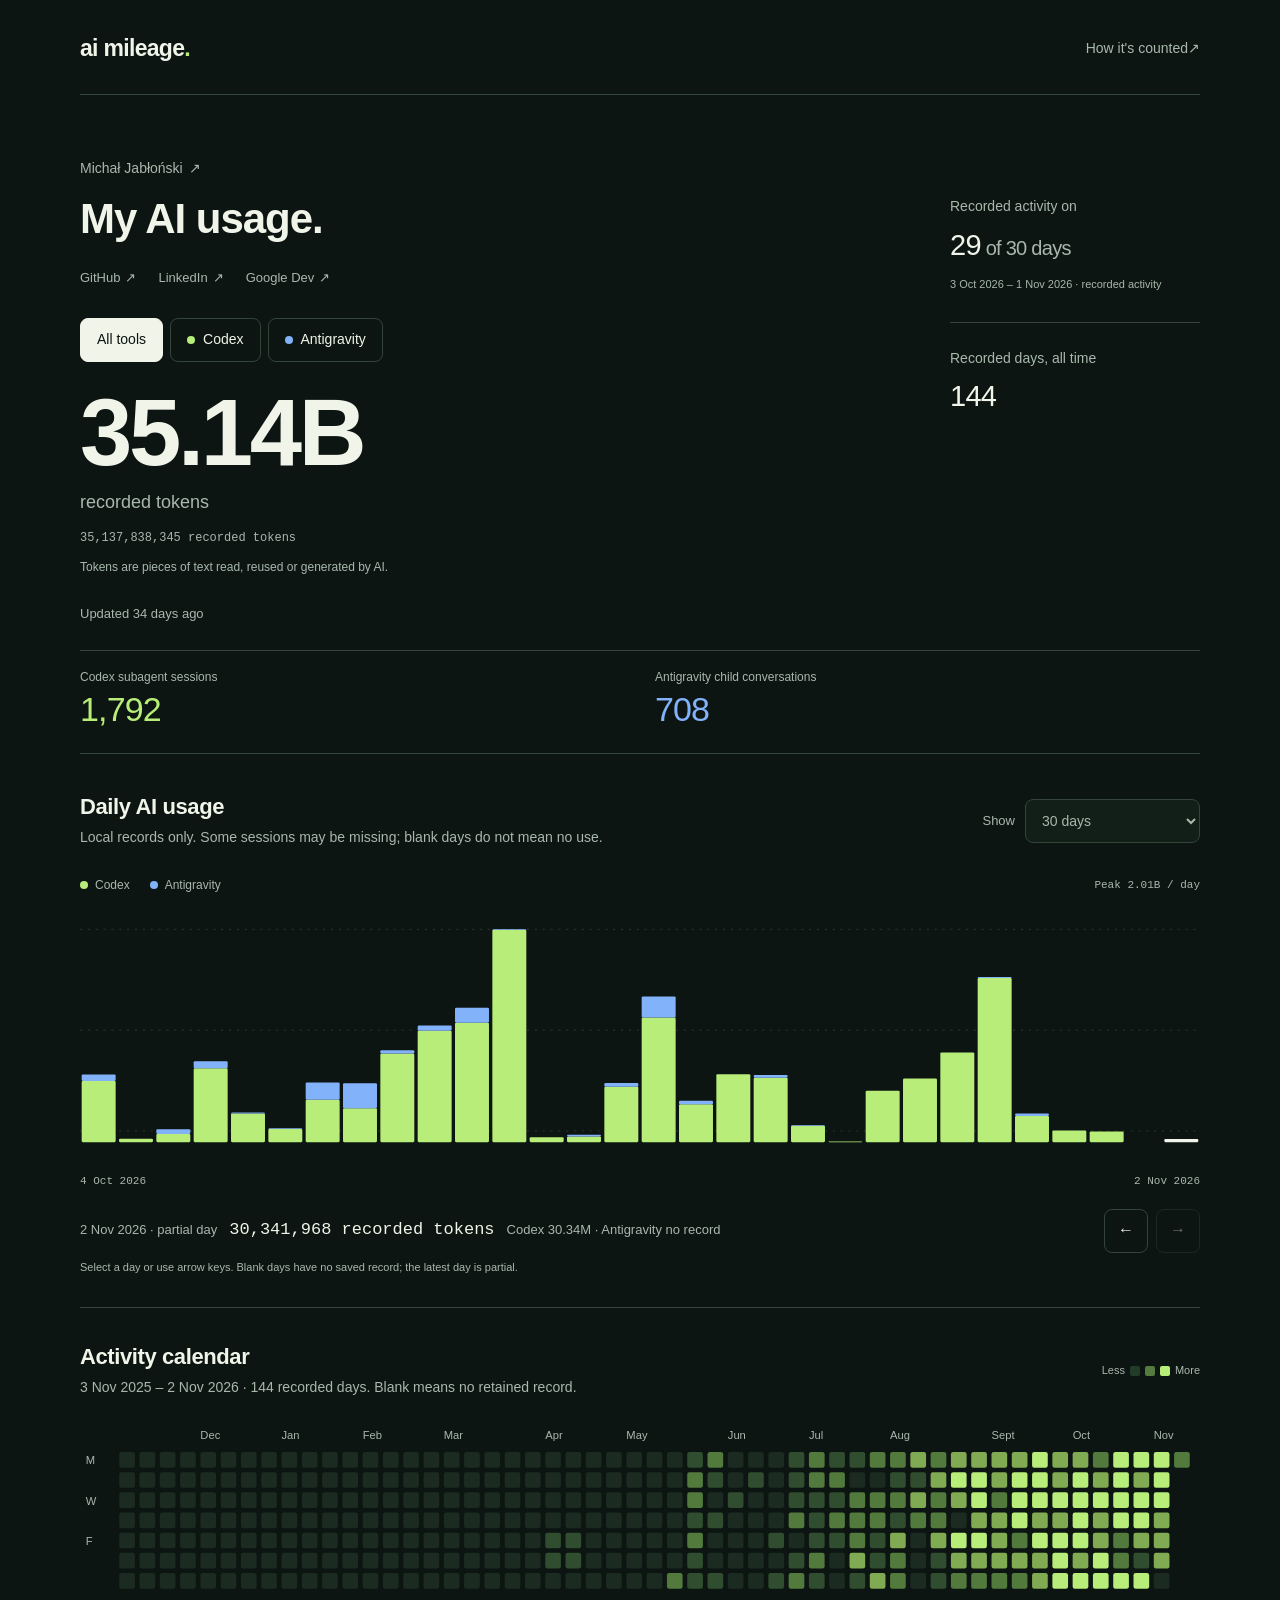
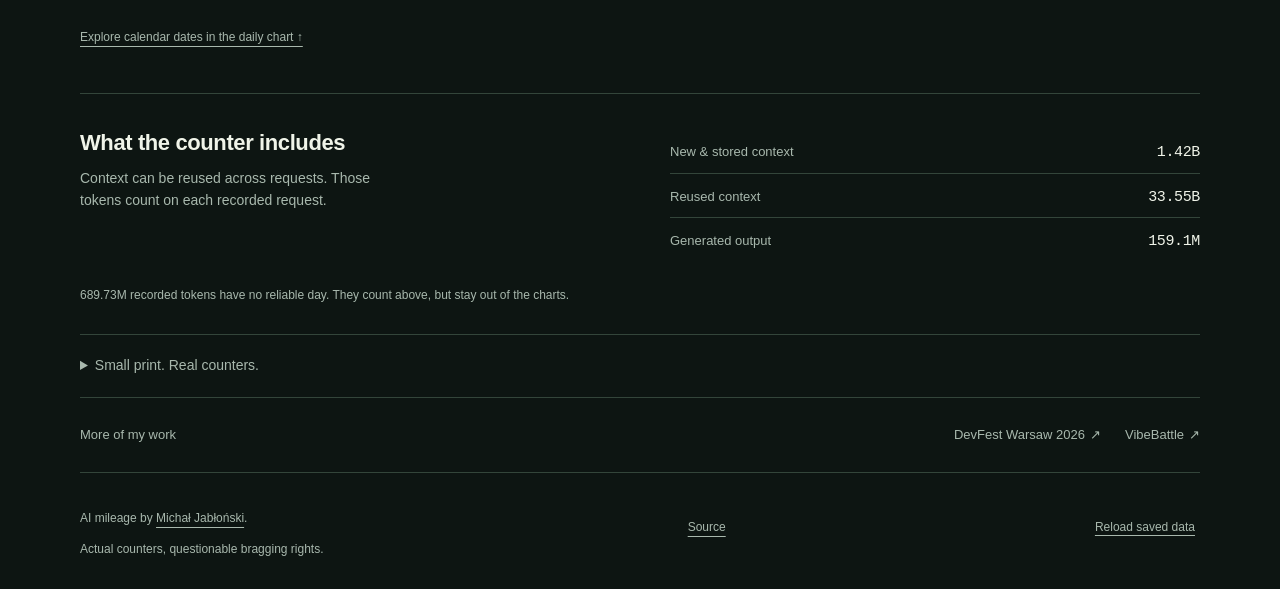
==== commit 6af09fdf: "Reconcile reported usage with local history" ====
--- a/web/index.html
+++ b/web/index.html
@@ -14,7 +14,7 @@
   <link rel="canonical" href="https://aimilage.michaljablonski.dev/">
   <link rel="icon" href="favicon.svg" type="image/svg+xml">
   <link rel="stylesheet" href="styles.css?v=96a6dabcdb13">
-  <script src="app.js?v=342315322a7b" defer></script>
+  <script src="app.js?v=61d1fd70bf0e" defer></script>
 </head>
 <body>
   <a class="skip" href="#daily">Skip to daily activity</a>
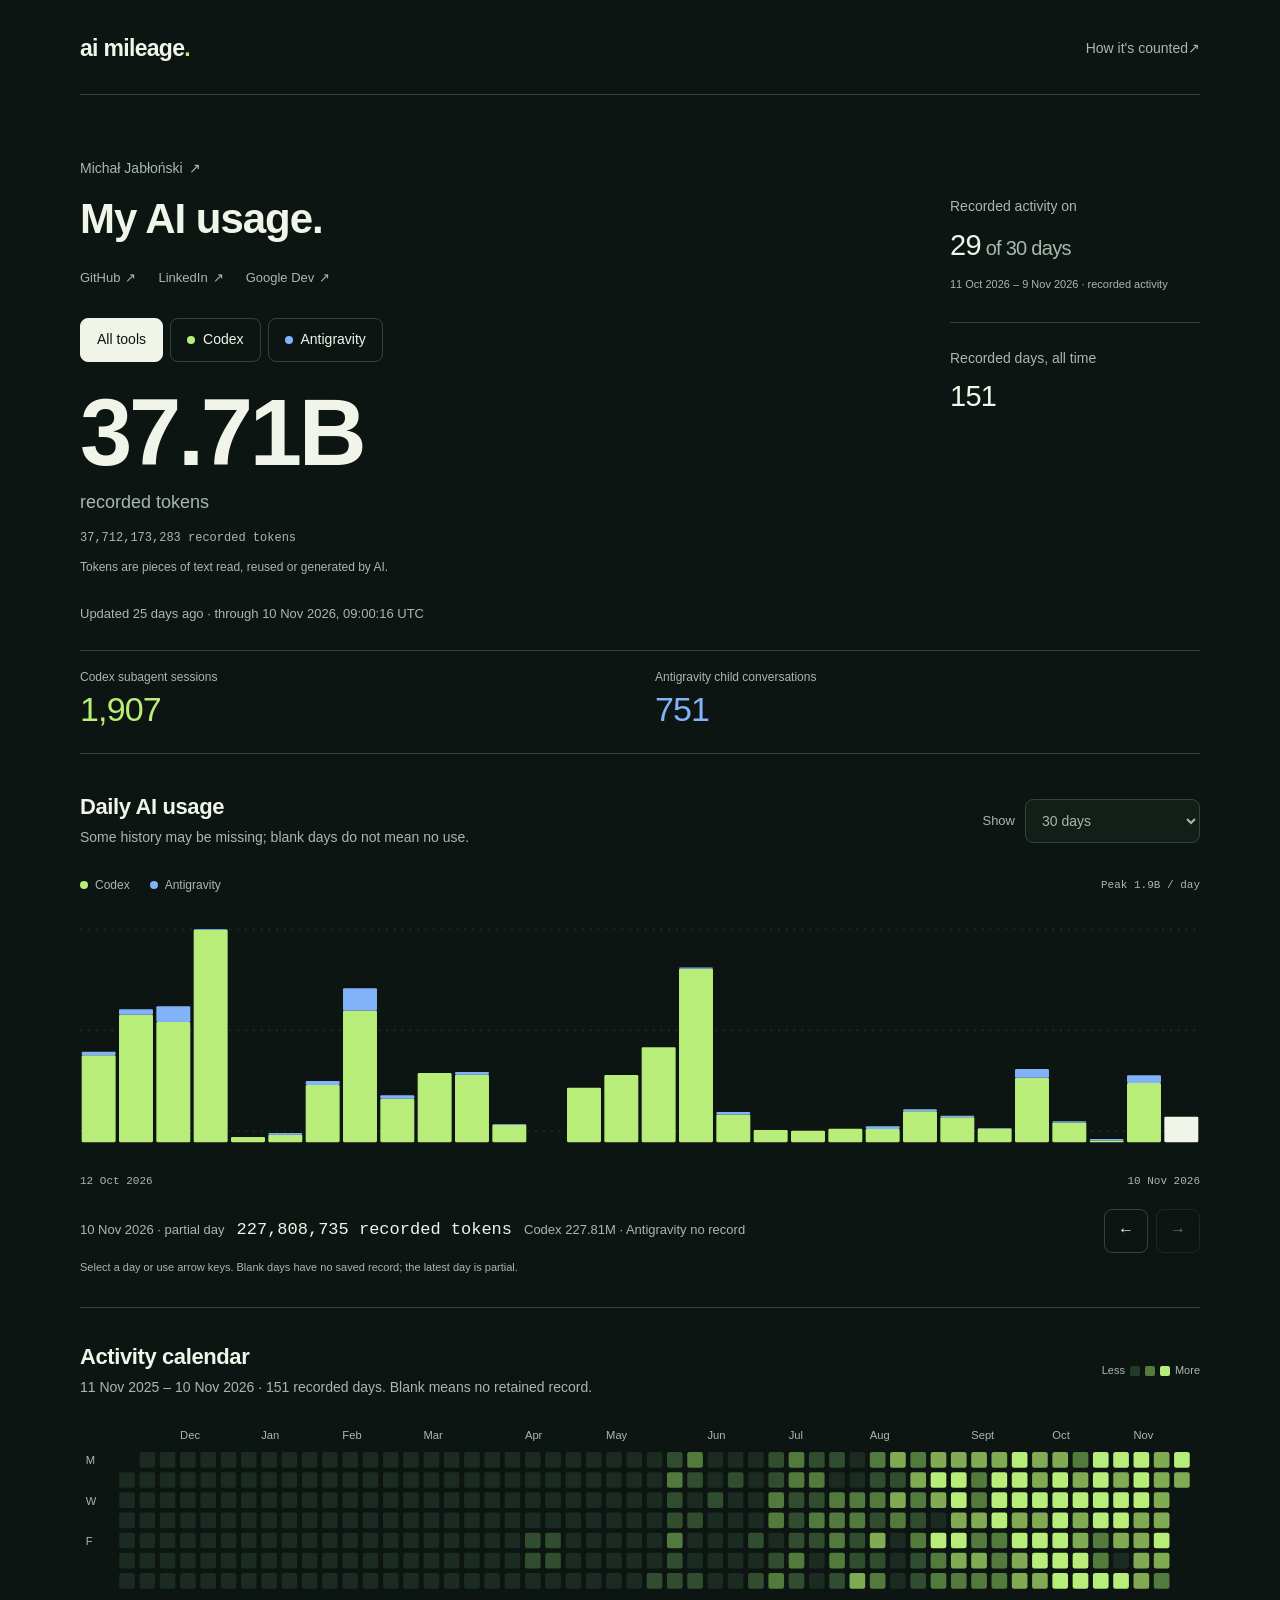
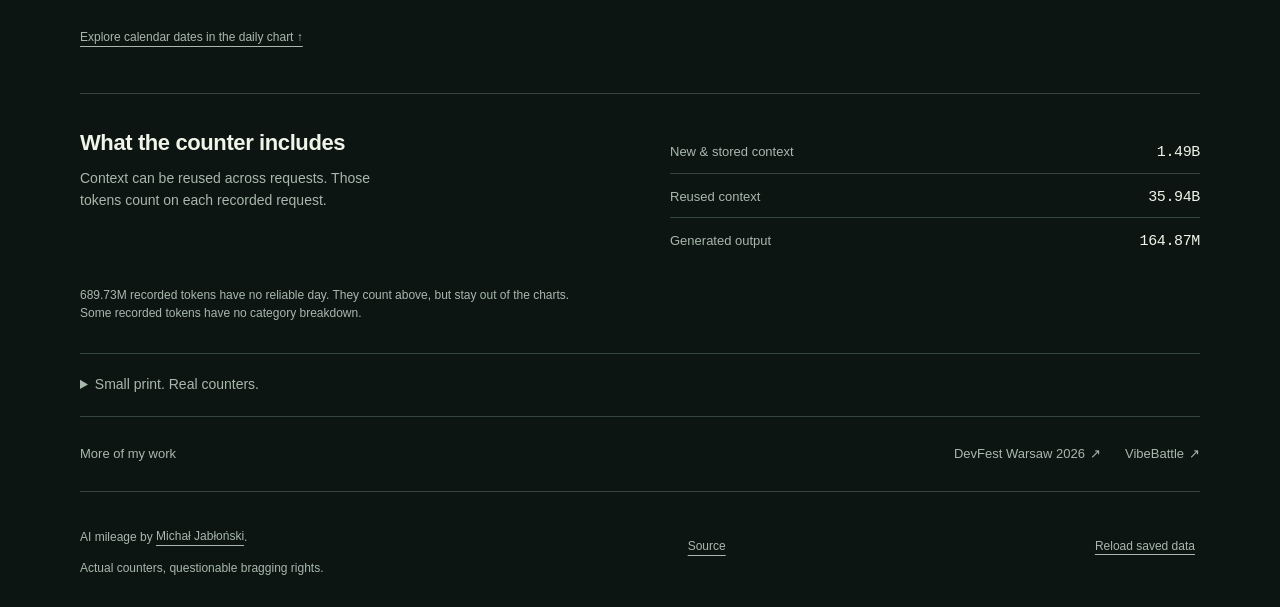
==== commit c0406b64: "Expose retained history visibility gaps and precise source freshness" ====
--- a/web/index.html
+++ b/web/index.html
@@ -14,7 +14,7 @@
   <link rel="canonical" href="https://aimilage.michaljablonski.dev/">
   <link rel="icon" href="favicon.svg" type="image/svg+xml">
   <link rel="stylesheet" href="styles.css?v=96a6dabcdb13">
-  <script src="app.js?v=61d1fd70bf0e" defer></script>
+  <script src="app.js?v=991112bbfc3d" defer></script>
 </head>
 <body>
   <a class="skip" href="#daily">Skip to daily activity</a>
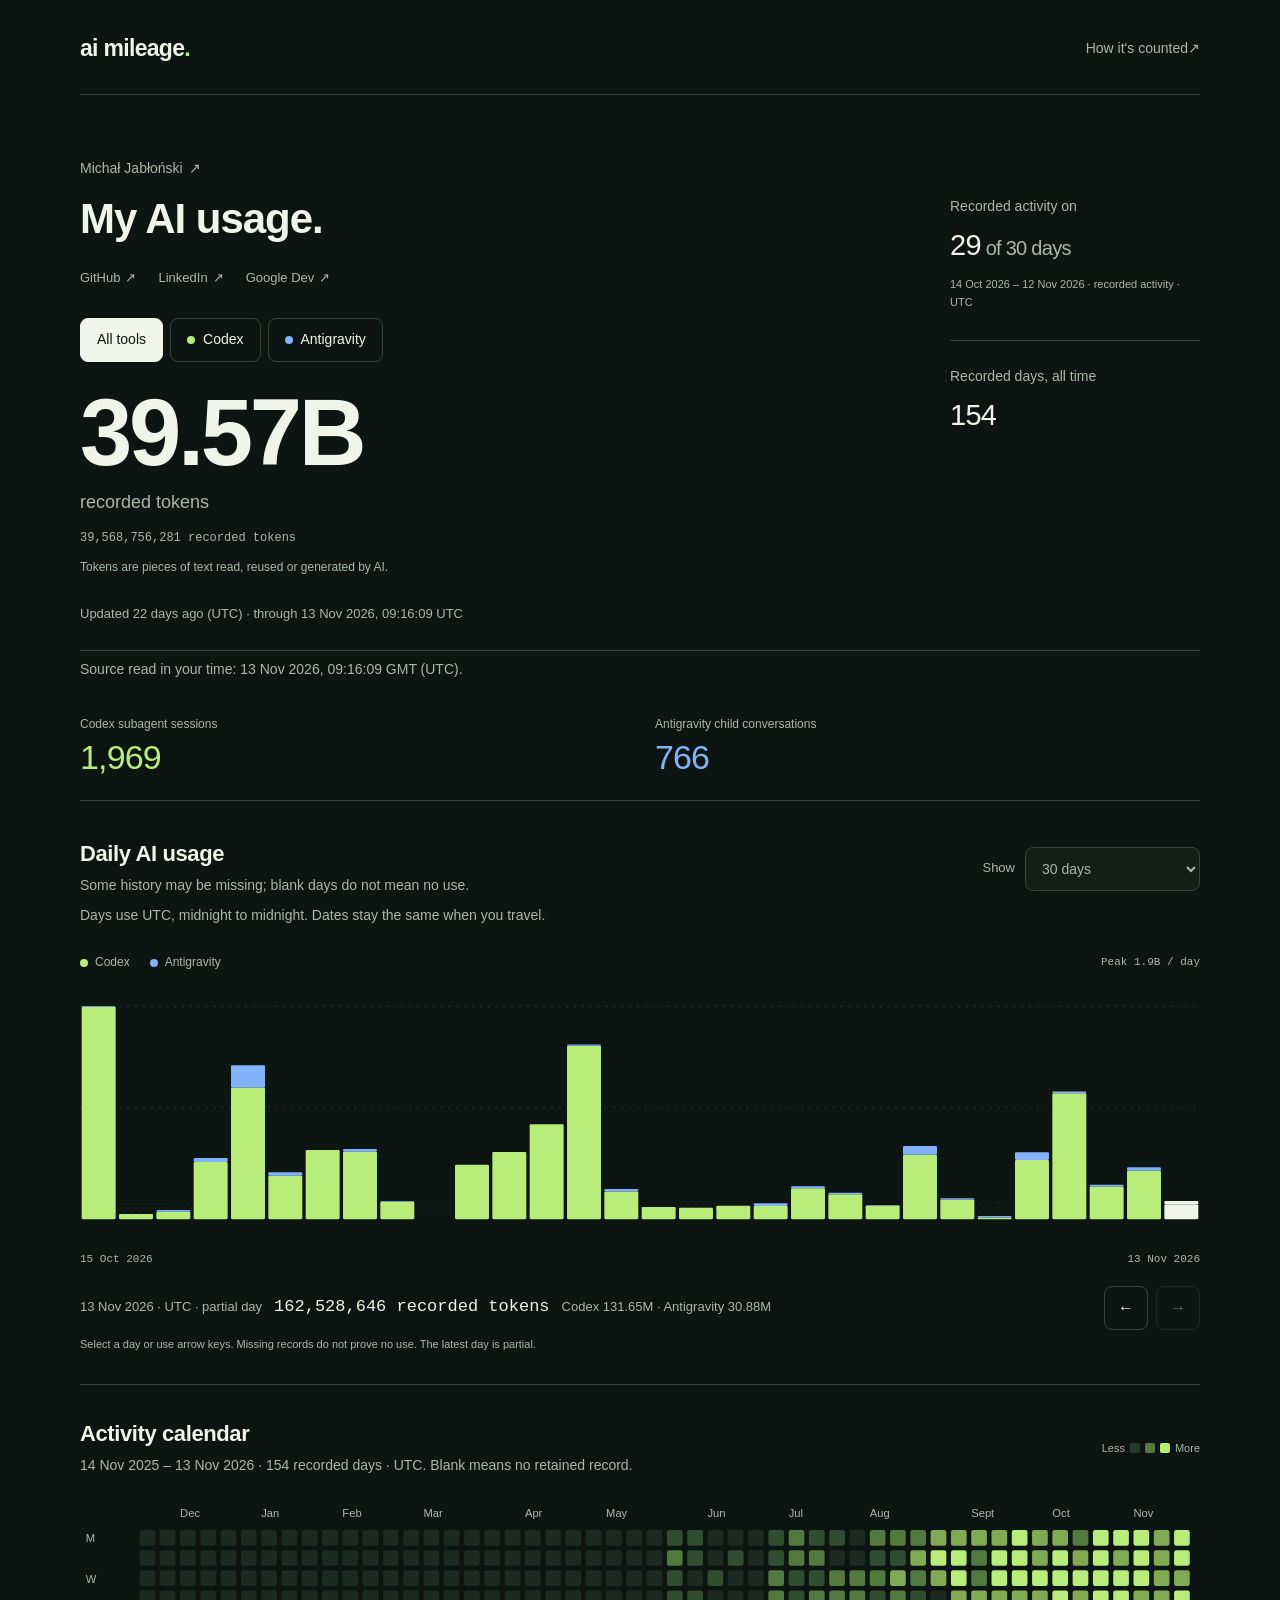
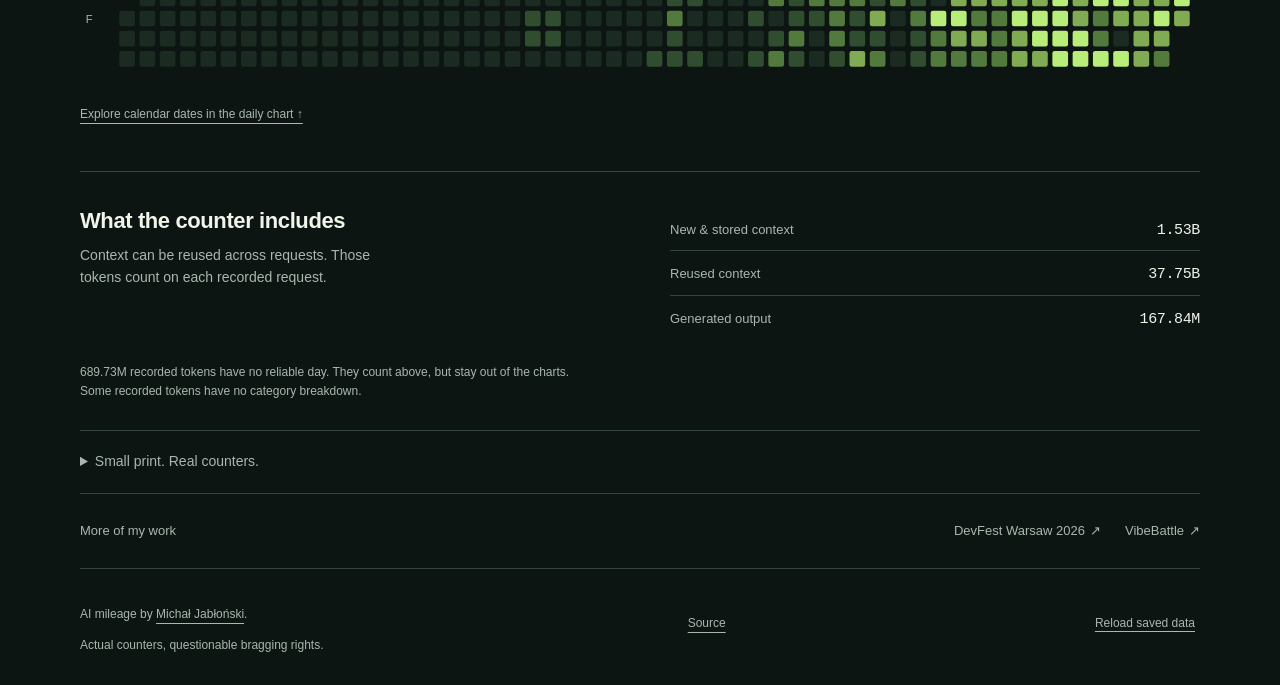
==== commit 1b6ab68e: "Clarify dataset day boundaries and visitor-local source read time" ====
--- a/web/index.html
+++ b/web/index.html
@@ -13,8 +13,8 @@
   <meta name="twitter:card" content="summary">
   <link rel="canonical" href="https://aimilage.michaljablonski.dev/">
   <link rel="icon" href="favicon.svg" type="image/svg+xml">
-  <link rel="stylesheet" href="styles.css?v=96a6dabcdb13">
-  <script src="app.js?v=991112bbfc3d" defer></script>
+  <link rel="stylesheet" href="styles.css?v=266217b6a871">
+  <script src="app.js?v=39a2f643bbec" defer></script>
 </head>
 <body>
   <a class="skip" href="#daily">Skip to daily activity</a>
@@ -49,6 +49,7 @@
         </dl>
       </section>
       <p class="freshness-line" id="collected-label"></p>
+      <p class="time-note" id="local-read-time" hidden></p>
       <section id="agent-stats" class="agent-section" aria-label="Saved agent activity" hidden>
         <dl class="agent-stat-grid">
           <div class="agent-stat" id="codex-agent-stat" data-agent="codex"><dt>Codex subagent sessions</dt><dd id="codex-agent-count">—</dd><dd class="agent-meta" id="codex-agent-meta"></dd></div>
@@ -60,11 +61,12 @@
           <div><h2 id="daily-title">Daily AI usage</h2><p id="chart-subtitle">Local records only. Some sessions may be missing; blank days do not mean no use.</p></div>
           <label class="range-control">Show <select id="range"><option value="30" selected>30 days</option><option value="90">90 days</option><option value="365">365 days</option><option value="all">All recorded days</option></select></label>
         </div>
+        <p class="time-note" id="day-basis"></p>
         <div class="chart-topline"><div class="legend" id="legend"><span><i class="dot codex"></i>Codex</span><span><i class="dot antigravity"></i>Antigravity</span></div><p class="scale-label" id="scale-label"></p></div>
         <div class="daily-chart"><svg id="bars" viewBox="0 0 1000 230" preserveAspectRatio="none" role="group" aria-label="Daily recorded tokens. Focus a day to see exact counts."></svg><p id="chart-empty" hidden>No recorded token volume in this range.</p></div>
         <div class="axis-labels"><span id="range-start"></span><span id="range-end"></span></div>
         <div class="day-explorer"><div class="day-detail" aria-live="polite"><span id="selected-date"></span><strong id="selected-total"></strong><span id="selected-tools"></span></div><div class="day-controls" role="group" aria-label="Explore daily records"><button id="previous-day" type="button" aria-label="Previous day">←</button><button id="next-day" type="button" aria-label="Next day">→</button></div></div>
-        <p class="chart-help">Select a day or use arrow keys. Blank days have no saved record; the latest day is partial.</p>
+        <p class="chart-help">Select a day or use arrow keys. Missing records do not prove no use. The latest day is partial.</p>
       </section>
       <section class="calendar-section" aria-labelledby="calendar-title">
         <div class="section-heading"><div><h2 id="calendar-title">Activity calendar</h2><p id="calendar-subtitle">Every square is a day. Brighter means more recorded use.</p></div><span class="calendar-key">Less <i class="key-low"></i><i class="key-mid"></i><i class="key-high"></i> More</span></div>
--- a/web/styles.css
+++ b/web/styles.css
@@ -13,3 +13,5 @@
 
 .agent-stat-grid{display:grid;grid-template-columns:repeat(2,minmax(0,1fr));gap:30px;padding:17px 0 22px;border-bottom:1px solid var(--line)}.agent-stat{min-width:0}.agent-stat dt{font-size:12px}.agent-stat>dd:not(.agent-meta){margin-top:2px;font-size:clamp(25px,3.3vw,34px);font-weight:540;line-height:1.25;font-variant-numeric:tabular-nums}.agent-stat[data-agent=codex] dd:not(.agent-meta){color:var(--codex)}.agent-stat[data-agent=antigravity] dd:not(.agent-meta){color:var(--ag)}.agent-meta{font-size:11px;line-height:1.55;font-weight:400;letter-spacing:0;margin:4px 0 0;color:var(--muted)}
 @media(max-width:760px){.agent-stat-grid{grid-template-columns:1fr;gap:13px;padding:15px 0 19px}.agent-stat+.agent-stat{padding-top:13px;border-top:1px solid var(--line)}}
+
+.time-note{font-size:14px;color:var(--muted);margin:8px 0 18px;max-width:75ch}
